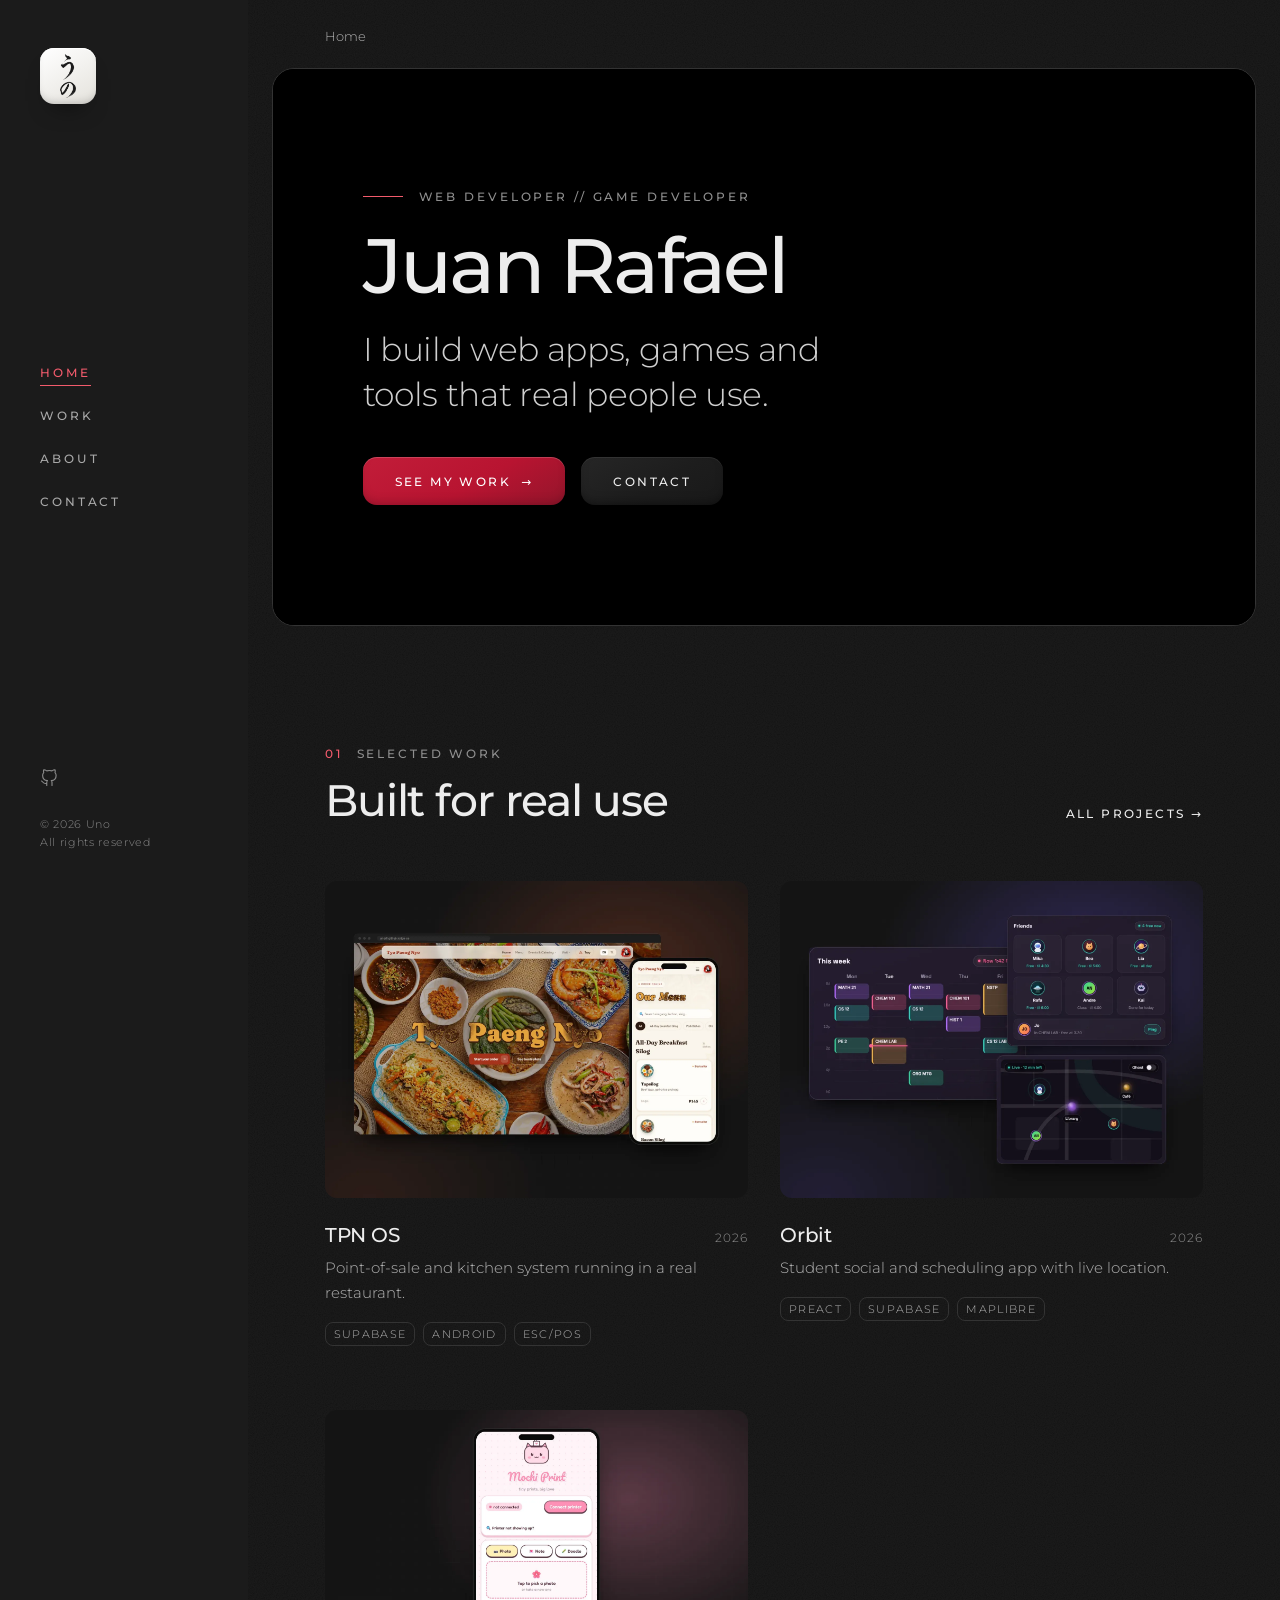
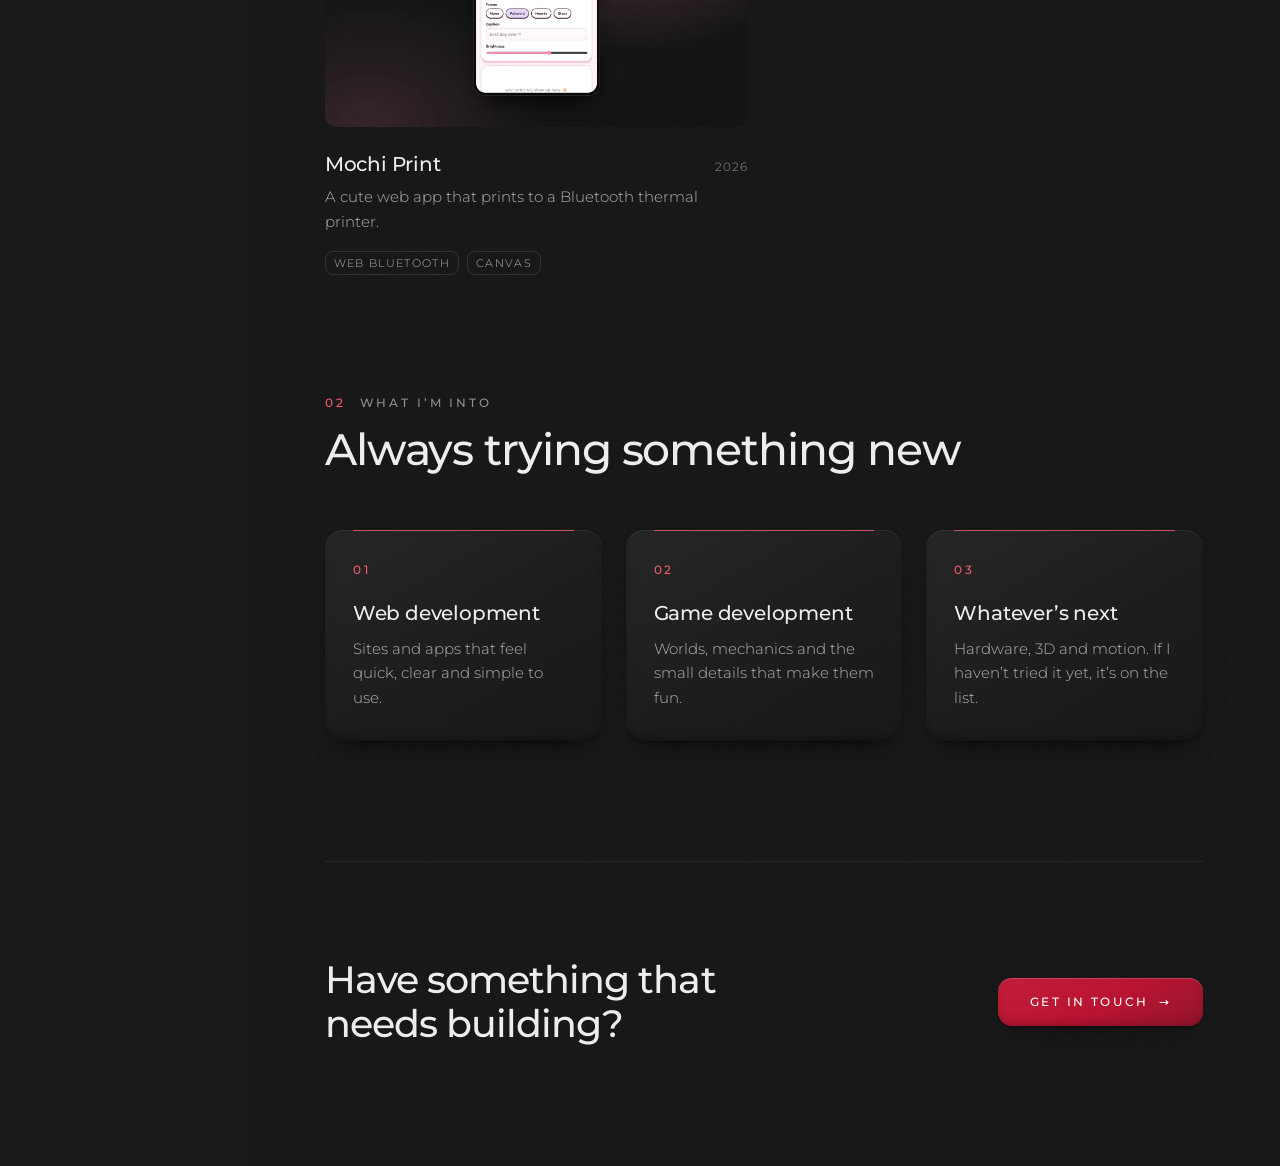
==== index.html @ 117f3f53 "Fill more of the contact side gaps with artwork" ====
<!DOCTYPE html>
<html lang="en" class="no-js">
<head>
<meta charset="utf-8">
<meta name="viewport" content="width=device-width, initial-scale=1">
<title>Juan Rafael | Web Developer // Game Developer</title>
<meta name="description" content="Juan Rafael (Uno) is an aspiring web and game developer who builds web apps, games and tools that real people use.">
<meta name="theme-color" content="#121212">
<meta property="og:type" content="website">
<meta property="og:title" content="Juan Rafael | Web Developer // Game Developer">
<meta property="og:description" content="Juan Rafael (Uno) is an aspiring web and game developer who builds web apps, games and tools that real people use.">
<meta property="og:image" content="https://unorfl.github.io/portfolio/assets/img/og-card-2.jpg">
<meta property="og:image:width" content="1200">
<meta property="og:image:height" content="630">
<meta property="og:image:alt" content="Juan Rafael, Web Developer // Game Developer">
<meta property="og:site_name" content="Juan Rafael">
<meta name="twitter:image" content="https://unorfl.github.io/portfolio/assets/img/og-card-2.jpg">
<meta property="og:url" content="https://unorfl.github.io/portfolio/">
<link rel="canonical" href="https://unorfl.github.io/portfolio/">
<meta name="twitter:card" content="summary_large_image">
<link rel="icon" href="favicon-32.png?v=bd754bff" type="image/png" sizes="32x32">
<link rel="icon" href="favicon-64.png?v=2c873264" type="image/png" sizes="64x64">
<link rel="apple-touch-icon" href="apple-touch-icon.png?v=bfe28c88">
<link rel="preload" href="assets/fonts/montserrat-latin.woff2" as="font" type="font/woff2" crossorigin>
<link rel="stylesheet" href="assets/css/hero-sketch-final.css?v=8541c3fe">
</head>
<body>
<a class="skip" href="#content">Skip to content</a>
<div class="topo" aria-hidden="true"><div class="topo-lens"><div class="topo-field"></div></div></div>
<div class="shell">
<aside class="side" aria-label="Site">
<div class="side-in">
<a class="logo" href="./" aria-label="Home"><img src="assets/img/uno-ink-dark.webp" alt="" width="57" height="160"></a>
<nav class="nav" aria-label="Main"><ul>
<li><a class="on" href="./" aria-current="page">Home</a></li>
<li><a href="work">Work</a></li>
<li><a href="about">About</a></li>
<li><a href="contact">Contact</a></li>
</ul></nav>
<div class="side-foot">
<ul class="soc"><li><a href="https://github.com/UnoRfl" aria-label="GitHub"><svg aria-hidden="true" width="18" height="18" viewBox="0 0 24 24" fill="none" stroke="currentColor" stroke-width="1.5" stroke-linecap="round" stroke-linejoin="round"><path d="M9 19c-5 1.5-5-2.5-7-3m14 6v-3.87a3.37 3.37 0 0 0-.94-2.61c3.14-.35 6.44-1.54 6.44-7A5.44 5.44 0 0 0 20 4.77 5.07 5.07 0 0 0 19.91 1S18.73.65 16 2.48a13.38 13.38 0 0 0-7 0C6.27.65 5.09 1 5.09 1A5.07 5.07 0 0 0 5 4.77a5.44 5.44 0 0 0-1.5 3.78c0 5.42 3.3 6.61 6.44 7A3.37 3.37 0 0 0 9 18.13V22"/></svg></a></li></ul>
<p class="copy">© 2026 Uno<br>All rights reserved</p>
</div>
</div>
</aside>
<main id="content">
<div class="mtop">
<a class="logo" href="./" aria-label="Home"><img src="assets/img/uno-ink-dark.webp" alt="" width="57" height="160"></a>
<button type="button" class="menu-btn" aria-label="Open menu" aria-expanded="false" aria-controls="drawer" data-open-menu><svg aria-hidden="true" width="20" height="20" viewBox="0 0 24 24" fill="none" stroke="currentColor" stroke-width="1.5" stroke-linecap="round"><line x1="4" y1="7" x2="20" y2="7"/><line x1="4" y1="12" x2="20" y2="12"/><line x1="4" y1="17" x2="14" y2="17"/></svg></button>
</div>
<div class="wrap">
<div class="hero-context">Home</div>
<section class="hero">
<figure class="hero-art reveal" style="--d:.04s">
<picture class="hero-sketch hero-sketch-white"><source media="(max-width: 600px)" srcset="assets/img/hero-icarus-white-v4.png"><source media="(max-width: 860px)" srcset="assets/img/hero-icarus-white-v4.png"><img src="assets/img/hero-icarus-white-v4-landscape.png" alt="White Icarus line art on a black background" width="2972" height="1672" fetchpriority="high" decoding="async"></picture>
<picture class="hero-sketch hero-sketch-red" aria-hidden="true"><source media="(max-width: 600px)" srcset="assets/img/hero-icarus-red-v5.png"><source media="(max-width: 860px)" srcset="assets/img/hero-icarus-red-v5.png"><img src="assets/img/hero-icarus-red-v5-landscape.png" alt="" width="2972" height="1672" decoding="async"></picture>
</figure>
<div class="hero-copy">
<div class="eyebrow reveal"><span>Web Developer // Game Developer</span></div>
<h1 class="display reveal" style="--d:.06s">Juan Rafael</h1>
<p class="lede reveal" style="--d:.12s">I build web apps, games and tools that real people use.</p>
<div class="actions reveal" style="--d:.18s">
<a class="btn btn-p" href="work">See my work <span class="arr">→</span></a>
<a class="btn btn-s" href="contact">Contact</a>
</div>
</div>
</section>
<section class="section">
<div class="section-head reveal">
<div><span class="kicker"><span class="no">01</span>Selected work</span><h2 class="h2">Built for real use</h2></div>
<a class="link" href="work">All projects →</a>
</div>
<div class="grid-cards" data-stagger>
<a class="card reveal" href="tpn-os" data-cats="web">
<div class="cover media"><img src="assets/img/tpn-cover.webp" alt="TPN OS" loading="eager" decoding="async"><span class="view">View project →</span></div>
<div class="card-meta">
<div class="card-title"><h3>TPN OS</h3><span class="year">2026</span></div>
<p>Point-of-sale and kitchen system running in a real restaurant.</p>
<ul class="tags"><li>Supabase</li><li>Android</li><li>ESC/POS</li></ul>
</div>
</a>
<a class="card reveal" href="orbit" data-cats="web">
<div class="cover media"><img src="assets/img/orbit-cover.webp" alt="Orbit" loading="eager" decoding="async"><span class="view">View project →</span></div>
<div class="card-meta">
<div class="card-title"><h3>Orbit</h3><span class="year">2026</span></div>
<p>Student social and scheduling app with live location.</p>
<ul class="tags"><li>Preact</li><li>Supabase</li><li>MapLibre</li></ul>
</div>
</a>
<a class="card reveal" href="mochi-print" data-cats="web hw">
<div class="cover media"><img src="assets/img/mochi-cover.webp" alt="Mochi Print" loading="eager" decoding="async"><span class="view">View project →</span></div>
<div class="card-meta">
<div class="card-title"><h3>Mochi Print</h3><span class="year">2026</span></div>
<p>A cute web app that prints to a Bluetooth thermal printer.</p>
<ul class="tags"><li>Web Bluetooth</li><li>Canvas</li></ul>
</div>
</a>
</div>
</section>
<section class="section focus-sec">
<div class="section-head reveal"><div><span class="kicker"><span class="no">02</span>What I’m into</span><h2 class="h2">Always trying something new</h2></div></div>
<div class="focus" data-stagger>
<div class="stat reveal"><span class="idx">01</span><h3>Web development</h3><p>Sites and apps that feel quick, clear and simple to use.</p></div>
<div class="stat reveal"><span class="idx">02</span><h3>Game development</h3><p>Worlds, mechanics and the small details that make them fun.</p></div>
<div class="stat reveal"><span class="idx">03</span><h3>Whatever’s next</h3><p>Hardware, 3D and motion. If I haven’t tried it yet, it’s on the list.</p></div>
</div>
</section>
<section class="cta reveal">
<h2 class="h2">Have something that needs building?</h2>
<a class="btn btn-p" href="contact">Get in touch <span class="arr">→</span></a>
</section>
</div>
</main>
</div>
<div class="drawer" id="drawer" aria-hidden="true">
<div class="drawer-top">
<a class="logo" href="./" aria-label="Home" style="width:40px;height:40px;border-radius:12px"><img src="assets/img/uno-ink-dark.webp" alt="" width="57" height="160"></a>
<button type="button" class="menu-btn" aria-label="Close menu" data-close-menu><svg aria-hidden="true" width="18" height="18" viewBox="0 0 24 24" fill="none" stroke="currentColor" stroke-width="1.5" stroke-linecap="round"><line x1="18" y1="6" x2="6" y2="18"/><line x1="6" y1="6" x2="18" y2="18"/></svg></button>
</div>
<nav aria-label="Mobile"><ul>
<li><a class="on" href="./" aria-current="page">Home</a></li>
<li><a href="work">Work</a></li>
<li><a href="about">About</a></li>
<li><a href="contact">Contact</a></li>
</ul></nav>
<div class="side-foot">
<ul class="soc"><li><a href="https://github.com/UnoRfl" aria-label="GitHub"><svg aria-hidden="true" width="18" height="18" viewBox="0 0 24 24" fill="none" stroke="currentColor" stroke-width="1.5" stroke-linecap="round" stroke-linejoin="round"><path d="M9 19c-5 1.5-5-2.5-7-3m14 6v-3.87a3.37 3.37 0 0 0-.94-2.61c3.14-.35 6.44-1.54 6.44-7A5.44 5.44 0 0 0 20 4.77 5.07 5.07 0 0 0 19.91 1S18.73.65 16 2.48a13.38 13.38 0 0 0-7 0C6.27.65 5.09 1 5.09 1A5.07 5.07 0 0 0 5 4.77a5.44 5.44 0 0 0-1.5 3.78c0 5.42 3.3 6.61 6.44 7A3.37 3.37 0 0 0 9 18.13V22"/></svg></a></li></ul>
<p class="copy">© 2026 Uno</p>
</div>
</div>
<script src="assets/js/site.js?v=e5c0ba65" defer></script>
</body>
</html>
---- assets/css/hero-sketch-final.css ----
/* Uno — portfolio. Charcoal + muted gold, Montserrat, soft clay on interactive surfaces. */
@font-face {
  font-family: 'Montserrat';
  font-style: normal;
  font-weight: 300 600;
  font-display: swap;
  src: url('../fonts/montserrat-latin.woff2') format('woff2');
}

:root {
  --bg: #121212;
  --side: #1b1b1b;
  --surface: #1c1c1c;
  --line: #262626;
  --line-2: #333333;
  --text: #ededed;
  --soft: #cfcfcf;
  --muted: #b3b3b3;
  --dim: #8f8f8f;
  --accent: #f25b6c;
  --accent-hi: #ff7180;
  --accent-fill: #b81431;
  --accent-ink: #fff;
  --ease: cubic-bezier(.2, .7, .2, 1);
  --gutter: clamp(24px, 6vw, 96px);

  /* clay: a lit top edge, a soft inner floor, and a long low shadow */
  --clay-bg: linear-gradient(150deg, #262626 0%, #1d1d1d 55%, #191919 100%);
  --clay: inset 0 1px 0 rgba(255, 255, 255, .07),
          inset 0 -6px 12px -6px rgba(0, 0, 0, .55),
          0 14px 28px -18px rgba(0, 0, 0, .9),
          0 2px 4px -2px rgba(0, 0, 0, .5);
  --clay-press: inset 0 2px 6px rgba(0, 0, 0, .55), inset 0 -1px 0 rgba(255, 255, 255, .04);
  --clay-crimson: linear-gradient(150deg, #c21d39 0%, var(--accent-fill) 55%, #94152b 100%);
  --clay-crimson-shadow: inset 0 1px 0 rgba(255, 255, 255, .18),
                      inset 0 -6px 12px -6px rgba(65, 8, 20, .48),
                      0 14px 28px -16px rgba(0, 0, 0, .65),
                      0 2px 4px -2px rgba(0, 0, 0, .5);
}

* { box-sizing: border-box; }
html { background: var(--bg); color-scheme: dark; -webkit-text-size-adjust: 100%; }
body {
  margin: 0;
  background: var(--bg) url("data:image/svg+xml,%3Csvg xmlns='http://www.w3.org/2000/svg' width='160' height='160'%3E%3Cfilter id='n'%3E%3CfeTurbulence type='fractalNoise' baseFrequency='.9' numOctaves='2' stitchTiles='stitch'/%3E%3CfeColorMatrix values='0 0 0 0 1 0 0 0 0 1 0 0 0 0 1 0 0 0 .05 0'/%3E%3C/filter%3E%3Crect width='100%25' height='100%25' filter='url(%23n)'/%3E%3C/svg%3E");
  color: var(--text);
  font-family: Montserrat, system-ui, sans-serif;
  font-weight: 300;
  -webkit-font-smoothing: antialiased;
}

a { color: var(--text); text-decoration: none; }
img { display: block; max-width: 100%; }
h1, h2, h3, p, ul, ol, dl, dd { margin: 0; }
ul, ol { list-style: none; padding: 0; }
button { font-family: inherit; }
:focus-visible { outline: 1px solid var(--accent); outline-offset: 4px; border-radius: 4px; }
.skip { position: absolute; left: -999px; top: 16px; z-index: 200; padding: 12px 20px; background: var(--text); color: var(--bg); border-radius: 12px; }
.skip:focus { left: 16px; }

/* ---------- shell ---------- */
.shell { display: flex; flex-wrap: wrap; min-height: 100vh; }
.side { flex: 0 0 248px; background: var(--side); view-transition-name: side; }
.side-in {
  position: sticky; top: 0;
  height: min(100vh, 960px); min-height: 640px;
  display: flex; flex-direction: column; justify-content: space-between;
  padding: 48px 40px;
}
.logo {
  width: 56px; height: 56px; border-radius: 14px;
  display: flex; align-items: center; justify-content: center;
  background: linear-gradient(150deg, #ffffff, #e4e2dc);
  box-shadow: inset 0 1px 0 #fff, inset 0 -6px 10px -6px rgba(0, 0, 0, .25), 0 14px 26px -16px rgba(0, 0, 0, .9);
  transition: transform .5s var(--ease), box-shadow .5s var(--ease);
}
.logo img { width: 28%; height: auto; max-width: none; }
.logo:hover { transform: translateY(-2px) rotate(-3deg); }
.nav ul { display: flex; flex-direction: column; gap: 24px; }
.nav a, .label-link {
  font-size: 12px; font-weight: 500; letter-spacing: .24em; text-transform: uppercase;
}
.nav a {
  color: #a9a9a9; padding-bottom: 6px;
  background: linear-gradient(var(--accent), var(--accent)) no-repeat 0 100% / 0 1px;
  transition: background-size .45s var(--ease), color .35s ease;
}
.nav a:hover { color: #fff; background-size: 100% 1px; }
.nav a.on { color: var(--accent); background-size: 100% 1px; }
.side-foot { display: flex; flex-direction: column; gap: 24px; }
.soc { display: flex; gap: 16px; }
.soc a { color: #8a8a8a; transition: color .3s; }
.soc a:hover { color: var(--accent); }
.copy { font-size: 11px; line-height: 1.7; letter-spacing: .06em; color: #8a8a8a; }

main { flex: 999 1 560px; min-width: 0; }
.wrap { max-width: 1120px; margin: 0 auto; padding: 0 var(--gutter); }

/* mobile top bar + drawer */
.mtop { display: none; justify-content: space-between; align-items: center; padding: 16px 24px; position: sticky; top: 0; z-index: 40; background: rgba(18, 18, 18, .97); view-transition-name: mtop; }
.mtop .logo { width: 40px; height: 40px; border-radius: 12px; }
.menu-btn {
  width: 48px; height: 48px; border: 0; border-radius: 14px; color: #fff; cursor: pointer;
  display: flex; align-items: center; justify-content: center;
  background: var(--clay-bg); box-shadow: var(--clay);
  transition: box-shadow .25s ease, transform .25s ease;
}
.menu-btn:active { box-shadow: var(--clay-press); transform: scale(.97); }
.drawer {
  position: fixed; inset: 0; z-index: 60; display: flex; flex-direction: column; justify-content: space-between;
  padding: 24px; background: #141414;
  opacity: 0; visibility: hidden; transition: opacity .4s var(--ease), visibility 0s linear .4s;
}
.drawer.open { opacity: 1; visibility: visible; transition: opacity .4s var(--ease); }
.drawer-top { display: flex; justify-content: space-between; align-items: center; }
.drawer nav ul { gap: 8px; }
.drawer nav a {
  display: block; font-size: 40px; font-weight: 500; letter-spacing: -.03em; text-transform: none; color: #a9a9a9; padding: 8px 0;
  background: none; opacity: 0; transform: translateY(16px); transition: opacity .5s var(--ease), transform .5s var(--ease), color .3s;
}
.drawer nav a.on { color: var(--accent); }
.drawer.open nav a { opacity: 1; transform: none; }
.drawer.open nav li:nth-child(2) a { transition-delay: .05s; }
.drawer.open nav li:nth-child(3) a { transition-delay: .1s; }
.drawer.open nav li:nth-child(4) a { transition-delay: .15s; }

@media (max-width: 860px) {
  .side { display: none; }
  .mtop { display: flex; }
}

/* ---------- type ---------- */
.eyebrow { display: flex; align-items: center; gap: 16px; }
.no { color: var(--accent); margin-right: 14px; }
.eyebrow::before { content: ''; width: 40px; height: 1px; background: var(--accent); }
.kicker, .eyebrow span { font-size: 12px; font-weight: 500; letter-spacing: .24em; text-transform: uppercase; color: var(--dim); }
.display { font-size: clamp(56px, 8vw, 112px); line-height: .98; letter-spacing: -.035em; font-weight: 500; }
.h1 { font-size: clamp(48px, 6vw, 88px); line-height: 1; letter-spacing: -.035em; font-weight: 500; }
.h2 { font-size: clamp(32px, 3.4vw, 44px); line-height: 1.1; letter-spacing: -.025em; font-weight: 500; }
.lede { font-size: clamp(20px, 2vw, 26px); line-height: 1.45; color: var(--soft); max-width: 40ch; }
.body { font-size: 17px; line-height: 1.75; color: var(--muted); }
.link {
  font-size: 12px; font-weight: 500; letter-spacing: .2em; text-transform: uppercase; padding-bottom: 4px;
  background: linear-gradient(var(--accent), var(--accent)) no-repeat 0 100% / 0 1px;
  transition: background-size .45s var(--ease), color .3s;
}
.link:hover { background-size: 100% 1px; }
.link.always { background-size: 100% 1px; }
.link.always:hover { color: var(--accent-hi); }

/* ---------- clay buttons + pills ---------- */
.btn {
  display: inline-flex; align-items: center; justify-content: center; gap: 10px;
  height: 48px; padding: 0 32px; border: 0; border-radius: 14px; cursor: pointer;
  font-size: 12px; font-weight: 500; letter-spacing: .2em; text-transform: uppercase;
  transition: transform .35s var(--ease), box-shadow .35s var(--ease), background .35s ease, color .35s ease;
}
.btn-p { background: var(--clay-crimson); box-shadow: var(--clay-crimson-shadow); color: var(--accent-ink); }
.btn-p:hover { color: var(--accent-ink); transform: translateY(-2px); box-shadow: var(--clay-crimson-shadow), 0 20px 36px -18px rgba(184, 20, 49, .32); }
.btn-s { background: var(--clay-bg); box-shadow: var(--clay); color: var(--text); }
.btn-s:hover { transform: translateY(-2px); color: #fff; }
.btn:active { transform: translateY(1px) scale(.98); box-shadow: var(--clay-press); }
.btn .arr { display: inline-block; transition: transform .35s var(--ease); }
.btn:hover .arr { transform: translateX(4px); }

.tags { display: flex; flex-wrap: wrap; gap: 8px; }
.tags li { font-size: 11px; letter-spacing: .12em; text-transform: uppercase; color: var(--muted); border: 1px solid var(--line-2); border-radius: 8px; padding: 4px 8px; }

/* ---------- media + skeletons ---------- */
.media { position: relative; overflow: hidden; border-radius: 12px; background: var(--surface); isolation: isolate; }
.media::before {
  content: ''; position: absolute; inset: 0; z-index: 1; pointer-events: none;
  background: linear-gradient(100deg, transparent 20%, rgba(255, 255, 255, .055) 50%, transparent 80%) var(--surface);
  background-size: 220% 100%;
  animation: shimmer 1.6s ease-in-out infinite;
  transition: opacity .6s ease;
}
.media img {
  width: 100%; height: 100%; object-fit: cover;
  opacity: 0; transform: scale(1.03);
  transition: opacity .7s var(--ease), transform .9s var(--ease);
}
.media.is-loaded::before { opacity: 0; animation: none; visibility: hidden; transition: opacity .6s ease, visibility 0s linear .6s; }
.media.is-loaded img { opacity: 1; transform: none; }
@keyframes shimmer { from { background-position: 120% 0; } to { background-position: -120% 0; } }

/* ---------- project cards ---------- */
.grid-cards { display: grid; grid-template-columns: repeat(auto-fill, minmax(min(100%, 300px), 1fr)); gap: 64px 32px; }
.card { display: flex; flex-direction: column; gap: 24px; }
.card .cover { aspect-ratio: 4 / 3; transition: transform .6s var(--ease), box-shadow .6s var(--ease); box-shadow: 0 0 0 rgba(0, 0, 0, 0); }
.card:hover .cover { transform: translateY(-6px); box-shadow: 0 22px 40px -26px rgba(0, 0, 0, .9); }
.card:hover .cover img { transform: scale(1.03); }
.card .view {
  position: absolute; left: 16px; bottom: 16px; z-index: 2; padding: 8px 16px; border-radius: 10px;
  font-size: 11px; font-weight: 500; letter-spacing: .2em; text-transform: uppercase;
  background: var(--clay-bg); box-shadow: var(--clay);
  opacity: 0; transform: translateY(6px); transition: opacity .4s ease, transform .4s var(--ease);
}
.card:hover .view, .card:focus-visible .view { opacity: 1; transform: none; }
.card-meta { display: flex; flex-direction: column; gap: 8px; }
.card-title { display: flex; justify-content: space-between; align-items: baseline; gap: 16px; }
.card-title h2, .card-title h3 { font-size: 20px; line-height: 1.3; font-weight: 500; letter-spacing: -.01em; }
.year { font-size: 12px; letter-spacing: .08em; color: var(--dim); }
.card p { font-size: 15px; line-height: 1.65; color: var(--muted); }
.card .tags { margin-top: 8px; }
.card.is-out { display: none; }
.card.is-in { animation: cardIn .6s var(--ease) both; }
@keyframes cardIn { from { opacity: 0; transform: translateY(14px) scale(.98); } to { opacity: 1; transform: none; } }

/* ---------- home ---------- */
.hero-context { padding-top: 28px; margin-bottom: 24px; color: var(--muted); font-size: 13px; }
.hero { position: relative; left: 50%; transform: translateX(-50%); width: min(calc(100vw - 296px), 1600px); height: clamp(500px, 62vh, 700px); padding: clamp(40px, 7vw, 96px); display: flex; align-items: center; overflow: hidden; isolation: isolate; background: #000; border: 1px solid var(--line-2); border-radius: 22px; }
.hero-art { position: absolute; inset: 0; z-index: -2; width: 100%; height: 100%; margin: 0; overflow: hidden; background: #000; }
.hero-art picture { position: absolute; inset: 5.5% 0; display: block; transition: opacity .2s ease; }
.hero-art img { width: 100%; height: 100%; max-width: none; object-fit: contain; object-position: center; }
@media (max-width: 860px) {
  .hero { width: min(calc(100vw - 48px), 1600px); }
  .hero-art img { object-position: right center; }
}
.hero-sketch-white { opacity: 1; }
.hero-sketch-red { opacity: 0; -webkit-mask-image: radial-gradient(circle 120px at var(--sketch-x, 50%) var(--sketch-y, 50%), #000 0 68%, transparent 100%); mask-image: radial-gradient(circle 120px at var(--sketch-x, 50%) var(--sketch-y, 50%), #000 0 68%, transparent 100%); -webkit-mask-repeat: no-repeat; mask-repeat: no-repeat; }
.hero.is-red .hero-sketch-red { opacity: 1; }
.hero-copy { position: relative; z-index: 1; width: min(62%, 720px); display: flex; flex-direction: column; gap: 24px; }
.hero-copy-tint { position: absolute; inset: 0; z-index: 2; width: 100%; pointer-events: none; color: #e1062b; opacity: 0; mix-blend-mode: multiply; -webkit-mask-image: radial-gradient(circle 120px at var(--text-x, 50%) var(--text-y, 50%), #000 0 68%, transparent 100%); mask-image: radial-gradient(circle 120px at var(--text-x, 50%) var(--text-y, 50%), #000 0 68%, transparent 100%); -webkit-mask-repeat: no-repeat; mask-repeat: no-repeat; transition: opacity .2s ease; }
.hero-copy-tint > * { color: #e1062b !important; }
.hero-copy-tint .eyebrow::before { background: #e1062b; }
.hero.is-red .hero-copy-tint { opacity: 1; }
.hero .display { font-size: clamp(48px, 6vw, 84px); }
.hero .lede { max-width: 22ch; font-size: clamp(24px, 2.6vw, 34px); line-height: 1.35; letter-spacing: -.01em; }
.actions { display: flex; flex-wrap: wrap; gap: 16px; padding-top: 16px; }
.section { padding: 120px 0; display: flex; flex-direction: column; gap: 56px; }
.section-head { display: flex; flex-wrap: wrap; justify-content: space-between; align-items: flex-end; gap: 24px; }
.section-head > div { display: flex; flex-direction: column; gap: 16px; }
.focus-sec { padding-top: 0; }
.focus { display: grid; grid-template-columns: repeat(auto-fit, minmax(min(100%, 240px), 1fr)); gap: 24px; }
.stat {
  display: flex; flex-direction: column; gap: 16px; padding: 28px 28px 24px; border-radius: 18px;
  background: var(--clay-bg); box-shadow: var(--clay); position: relative; overflow: hidden;
}
.stat::before { content: ''; position: absolute; left: 28px; right: 28px; top: 0; height: 1px; background: var(--accent); opacity: .8; }
.stat { gap: 12px; padding: 32px 28px 30px; transition: transform .5s var(--ease); }
.stat:hover { transform: translateY(-4px); }
.stat .idx { font-size: 12px; font-weight: 500; letter-spacing: .24em; color: var(--accent); }
.stat h3 { font-size: 20px; font-weight: 500; letter-spacing: -.01em; margin-top: 12px; }
.stat p { font-size: 15px; line-height: 1.65; color: var(--muted); }
.cta { padding: 96px 0 120px; border-top: 1px solid var(--line); display: flex; flex-wrap: wrap; justify-content: space-between; align-items: center; gap: 32px; }
.cta .h2 { font-size: clamp(28px, 3vw, 40px); line-height: 1.15; max-width: 18ch; }

/* ---------- work ---------- */
.page-head { padding: clamp(96px, 14vh, 152px) 0 64px; display: flex; flex-direction: column; gap: 24px; }
.page-head .h1 { font-size: clamp(48px, 6vw, 80px); }
.page-head .body { max-width: 52ch; font-size: 18px; line-height: 1.7; }
.filters { display: flex; flex-wrap: wrap; gap: 10px; padding-bottom: 48px; border-bottom: 1px solid var(--line); }
.pill {
  height: 40px; padding: 0 20px; border: 0; border-radius: 12px; cursor: pointer;
  font-size: 11px; font-weight: 500; letter-spacing: .2em; text-transform: uppercase; color: var(--muted);
  background: var(--clay-bg); box-shadow: var(--clay);
  transition: color .3s ease, box-shadow .3s ease, transform .3s var(--ease), background .3s ease;
}
.pill:hover { color: #fff; transform: translateY(-1px); }
.pill[aria-pressed='true'] { color: var(--accent-ink); background: var(--accent-fill); box-shadow: inset 0 1px 0 rgba(255, 255, 255, .14), inset 0 -5px 10px -6px rgba(65, 8, 20, .48), 0 12px 24px -16px rgba(0, 0, 0, .9); }
.work-grid { padding: 64px 0 128px; }
.count { font-variant-numeric: tabular-nums; }

/* ---------- project ---------- */
.p-hero { aspect-ratio: 12 / 5; max-height: 600px; border-radius: 0; }
.p-head { padding: 96px 0 64px; display: flex; flex-direction: column; gap: 24px; }
.p-head .link { align-self: flex-start; color: var(--dim); }
.p-meta { padding: 32px 0; border-top: 1px solid var(--accent); border-bottom: 1px solid var(--line); display: grid; grid-template-columns: repeat(auto-fit, minmax(min(100%, 180px), 1fr)); gap: 32px; }
.p-meta div { display: flex; flex-direction: column; gap: 8px; }
.p-meta dt { font-size: 11px; font-weight: 500; letter-spacing: .24em; text-transform: uppercase; color: var(--dim); }
.p-meta dd { font-size: 16px; line-height: 1.5; }
.p-sec { padding: 96px 0 0; display: flex; flex-wrap: wrap; gap: 24px 64px; }
.p-sec > h2 { flex: 0 0 200px; font-size: 12px; font-weight: 500; letter-spacing: .24em; text-transform: uppercase; color: var(--dim); line-height: 2; }
.p-sec > div { flex: 1 1 420px; max-width: 62ch; display: flex; flex-direction: column; gap: 24px; }
.p-sec .big { font-size: 26px; line-height: 1.4; letter-spacing: -.01em; font-weight: 400; }
.p-list { display: flex; flex-direction: column; border-top: 1px solid var(--line); }
.p-list li { padding: 16px 0; border-bottom: 1px solid var(--line); display: flex; gap: 24px; font-size: 16px; line-height: 1.6; }
.p-list li span { color: var(--accent); font-weight: 500; font-size: 12px; letter-spacing: .2em; line-height: 26px; }
.learned { color: var(--text); font-weight: 500; }
.shots-sec { padding: 96px 0 0; display: flex; flex-direction: column; gap: 32px; }
.shots-head { display: flex; justify-content: space-between; align-items: baseline; gap: 24px; flex-wrap: wrap; }
.shots-head h2 { font-size: 12px; font-weight: 500; letter-spacing: .24em; text-transform: uppercase; color: var(--dim); }
.shots { display: grid; grid-template-columns: repeat(auto-fit, minmax(min(100%, 400px), 1fr)); gap: 24px; }
.shot { aspect-ratio: 4 / 3; border: 0; padding: 0; cursor: zoom-in; transition: transform .6s var(--ease), box-shadow .6s var(--ease); }
.shot:hover { transform: translateY(-4px); box-shadow: 0 22px 40px -26px rgba(0, 0, 0, .9); }
.next { margin: 128px 0 0; padding: 64px 0 120px; border-top: 1px solid var(--line); display: flex; justify-content: space-between; align-items: flex-end; gap: 24px; flex-wrap: wrap; }
.next > span { display: flex; flex-direction: column; gap: 16px; }
.next .name { font-size: clamp(36px, 4.4vw, 64px); line-height: 1; letter-spacing: -.03em; font-weight: 500; }
.next .arrow { font-size: clamp(36px, 4.4vw, 64px); line-height: 1; color: var(--accent); transition: transform .5s var(--ease); }
.next:hover .arrow { transform: translateX(10px); }

/* lightbox */
.lb {
  position: fixed; inset: 0; z-index: 80; display: flex; flex-direction: column; align-items: center; justify-content: center; gap: 24px;
  padding: 72px 24px 32px; background: rgba(10, 10, 10, .96);
  opacity: 0; visibility: hidden; transition: opacity .35s ease, visibility 0s linear .35s;
}
.lb.open { opacity: 1; visibility: visible; transition: opacity .35s ease; }
.lb img { max-width: min(1200px, 100%); max-height: calc(100vh - 200px); object-fit: contain; border-radius: 12px; transform: scale(.96); transition: transform .5s var(--ease), opacity .25s ease; }
.lb.open img { transform: none; }
.lb img.swap { opacity: 0; }
.lb-bar { display: flex; align-items: center; gap: 24px; font-size: 12px; letter-spacing: .12em; color: var(--muted); }
.lb-btn {
  height: 44px; padding: 0 20px; border: 0; border-radius: 12px; cursor: pointer; color: var(--text);
  font-size: 11px; font-weight: 500; letter-spacing: .2em; text-transform: uppercase;
  background: var(--clay-bg); box-shadow: var(--clay); transition: transform .3s var(--ease), box-shadow .3s;
}
.lb-btn:hover { transform: translateY(-1px); }
.lb-btn:active { box-shadow: var(--clay-press); }
.lb-close { position: absolute; top: 20px; right: 20px; width: 44px; padding: 0; display: flex; align-items: center; justify-content: center; }

/* ---------- about ---------- */
.about-top { padding: clamp(96px, 14vh, 152px) 0 120px; display: flex; flex-wrap: wrap; gap: 56px 80px; align-items: flex-start; }
.portrait {
  flex: 0 1 390px; aspect-ratio: 4 / 5; margin: 0; border-radius: 24px; position: relative; overflow: hidden;
  display: flex; align-items: center; justify-content: center;
  transition: transform .6s var(--ease);
}
.portrait:hover { transform: translateY(-6px); }
.portrait-art { position: relative; z-index: 1; display: block; width: 100%; height: 100%; max-width: none; object-fit: contain; }
/* hover lens: under the pointer the lines jump out of register like the glitch strips;
   the page background underneath hides the original lines inside the circle */
.portrait-invert {
  position: absolute; inset: 0; z-index: 2; pointer-events: none; opacity: 0;
  background: url('../img/gods-plan-profile-lines.png') center / contain no-repeat, var(--bg) url("data:image/svg+xml,%3Csvg xmlns='http://www.w3.org/2000/svg' width='160' height='160'%3E%3Cfilter id='n'%3E%3CfeTurbulence type='fractalNoise' baseFrequency='.9' numOctaves='2' stitchTiles='stitch'/%3E%3CfeColorMatrix values='0 0 0 0 1 0 0 0 0 1 0 0 0 0 1 0 0 0 .05 0'/%3E%3C/filter%3E%3Crect width='100%25' height='100%25' filter='url(%23n)'/%3E%3C/svg%3E") fixed;
  -webkit-mask-image: radial-gradient(circle 120px at var(--portrait-x, 50%) var(--portrait-y, 50%), #000 0 68%, transparent 100%);
  mask-image: radial-gradient(circle 120px at var(--portrait-x, 50%) var(--portrait-y, 50%), #000 0 68%, transparent 100%);
  -webkit-mask-repeat: no-repeat; mask-repeat: no-repeat; transition: opacity .2s ease;
}
.portrait.is-inverted .portrait-invert { opacity: 1; animation: lensJitter .9s steps(1, end) infinite; }
@keyframes lensJitter {
  0% { background-position: calc(50% + 7px) 50%, 0 0; }
  18% { background-position: calc(50% - 5px) calc(50% + 2px), 0 0; }
  31% { background-position: calc(50% + 12px) calc(50% - 1px), 0 0; }
  47% { background-position: calc(50% + 3px) 50%, 0 0; }
  63% { background-position: calc(50% - 9px) calc(50% - 2px), 0 0; }
  81% { background-position: calc(50% + 6px) calc(50% + 1px), 0 0; }
}
.about-copy { flex: 1 1 420px; max-width: 62ch; display: flex; flex-direction: column; gap: 24px; }
.about-copy .h1 { font-size: clamp(40px, 4.6vw, 64px); line-height: 1.05; letter-spacing: -.03em; }
.about-copy .actions { padding-top: 8px; }
@media (min-width: 1200px) {
  .about-top { width: calc(100% + 112px); margin-left: -56px; padding: 10vh 0; gap: 56px 64px; align-items: center; flex-wrap: nowrap; }
  .portrait { flex: 0 1 auto; width: min(64vh, calc(100% - 484px)); height: auto; }
  .about-copy { flex: 0 1 420px; min-width: 0; }
}
@media (max-width: 860px) {
  .portrait { width: auto; height: auto; }
}
.band { padding: 120px 0; border-top: 1px solid var(--line); }
.skills { display: grid; grid-template-columns: repeat(auto-fit, minmax(min(100%, 280px), 1fr)); gap: 48px 32px; }
.skill { display: flex; flex-direction: column; gap: 16px; padding-top: 24px; border-top: 1px solid var(--accent); }
.skill h3 { font-size: 16px; font-weight: 500; letter-spacing: -.005em; }
.skill .tags li { padding: 6px 10px; }
.timeline-band { display: flex; flex-wrap: wrap; gap: 48px 64px; }
.timeline-band > div { flex: 0 0 280px; display: flex; flex-direction: column; gap: 16px; }
.timeline { flex: 1 1 420px; max-width: 62ch; padding: 0 0 0 32px; border-left: 1px solid var(--line-2); display: flex; flex-direction: column; gap: 48px; }
.timeline li { position: relative; display: flex; flex-direction: column; gap: 8px; }
.timeline .dot { position: absolute; left: -37px; top: 6px; width: 9px; height: 9px; border-radius: 50%; background: var(--bg); border: 1px solid var(--accent); }
.timeline li.reveal.in .dot { animation: dotIn .7s var(--ease) both .2s; }
@keyframes dotIn { 0% { box-shadow: 0 0 0 0 rgba(242, 91, 108, .6); } 100% { box-shadow: 0 0 0 10px rgba(242, 91, 108, 0); } }
.timeline .t-title { font-size: 18px; font-weight: 500; letter-spacing: -.005em; }
.timeline .t-text { font-size: 16px; line-height: 1.7; color: var(--muted); }
.gh { display: flex; flex-direction: column; gap: 40px; }
.heat-scroll { overflow-x: auto; padding: 24px; border-radius: 18px; background: var(--clay-bg); box-shadow: var(--clay); }
.heat { display: inline-flex; flex-direction: column; gap: 8px; min-width: max-content; }
.heat-months { display: flex; gap: 4px; padding-left: 36px; height: 14px; }
.heat-months span { flex: 0 0 12px; width: 12px; font-size: 10px; letter-spacing: .06em; line-height: 14px; color: var(--dim); white-space: nowrap; }
.heat-body { display: flex; gap: 4px; }
.heat-days { flex: 0 0 32px; display: flex; flex-direction: column; gap: 4px; font-size: 10px; line-height: 12px; color: var(--dim); }
.heat-days span { height: 12px; }
.heat-week { display: flex; flex-direction: column; gap: 4px; }
.heat-week i { width: 12px; height: 12px; border-radius: 3px; background: #222; }
.l0 { background: #222222 !important; } .l1 { background: #343033 !important; } .l2 { background: #642b35 !important; } .l3 { background: #a83d4b !important; } .l4 { background: #f25b6c !important; }
.gh-foot { display: flex; flex-wrap: wrap; justify-content: space-between; align-items: center; gap: 16px; }
.gh-foot p { font-size: 13px; line-height: 1.6; color: var(--dim); }
.legend { display: flex; align-items: center; gap: 4px; font-size: 11px; color: var(--dim); }
.legend i { width: 12px; height: 12px; border-radius: 3px; }
.legend span:first-child { margin-right: 4px; } .legend span:last-child { margin-left: 4px; }

/* ---------- contact ---------- */
.contact { position: relative; isolation: isolate; padding: clamp(96px, 14vh, 152px) 0 144px; display: flex; flex-wrap: wrap; gap: 80px 96px; }
.contact-art { display: none; }
.contact-art img { position: absolute; z-index: 1; top: 0; left: 50%; display: block; width: auto; height: 100%; max-width: none; transform: translateX(-50%); object-fit: contain; filter: invert(1); }
.contact > section { flex: 1 1 400px; display: flex; flex-direction: column; gap: 32px; }
.contact .body { max-width: 40ch; font-size: 18px; line-height: 1.7; }
.mail { align-self: flex-start; font-size: clamp(20px, 2vw, 26px); font-weight: 400; letter-spacing: -.01em; padding-bottom: 6px; background: linear-gradient(var(--accent), var(--accent)) no-repeat 0 100% / 100% 1px; transition: color .3s; }
.mail:hover { color: var(--accent-hi); }
.c-meta { display: grid; grid-template-columns: repeat(2, minmax(0, max-content)); gap: 12px 32px; margin-top: 8px; }
.c-meta dt { font-size: 11px; font-weight: 500; letter-spacing: .24em; text-transform: uppercase; color: var(--dim); line-height: 24px; }
.c-meta dd { font-size: 16px; line-height: 24px; }
.c-meta a { color: var(--muted); transition: color .3s; }
.c-meta a:hover { color: var(--text); }
.form {
  flex: 1 1 400px; display: flex; flex-direction: column; gap: 36px; padding: 40px; border-radius: 24px;
  background: var(--clay-bg); box-shadow: var(--clay);
}
.field { display: flex; flex-direction: column; gap: 8px; }
.field label { font-size: 11px; font-weight: 500; letter-spacing: .24em; text-transform: uppercase; color: var(--dim); }
.field input, .field textarea {
  border: 0; border-bottom: 1px solid #444; border-radius: 0; padding: 0; background: transparent;
  font-family: inherit; font-size: 17px; font-weight: 300; color: var(--text); transition: border-color .3s ease;
}
.field input { height: 48px; }
.field textarea { padding: 12px 0; line-height: 1.6; resize: vertical; min-height: 140px; }
.field input:focus, .field textarea:focus { outline: none; border-bottom-color: var(--accent); }
.field input::placeholder, .field textarea::placeholder { color: #7a7a7a; }
.form .btn { align-self: flex-start; padding: 0 40px; }
.form-note { font-size: 13px; line-height: 1.6; color: var(--dim); min-height: 21px; }

@media (min-width: 1280px) {
  .contact { --contact-side-gap: calc(var(--gutter) + max(0px, calc(50vw - 684px))); }
  .contact-art {
    display: block; position: absolute; z-index: 0; width: min(300px, var(--contact-side-gap)); height: 300px;
    margin: 0; overflow: hidden; opacity: 1; pointer-events: none;
  }
  .contact-art--spartan { left: calc(0px - var(--contact-side-gap)); }
  .contact-art--archer { right: calc(0px - var(--contact-side-gap)); }
  .contact > section, .contact > form { position: relative; z-index: 1; }
}

/* ---------- topographic map (pointer devices only) ---------- */
.shell { position: relative; z-index: 1; }
.topo { position: fixed; inset: 0; z-index: 0; pointer-events: none; overflow: hidden; opacity: 0; transition: opacity .6s ease; }
.topo.on { opacity: 1; }
.topo-lens {
  position: absolute; left: -300px; top: -300px; width: 600px; height: 600px; border-radius: 50%; overflow: hidden;
  -webkit-mask-image: radial-gradient(closest-side, #000 0%, rgba(0, 0, 0, .55) 45%, transparent 100%);
  mask-image: radial-gradient(closest-side, #000 0%, rgba(0, 0, 0, .55) 45%, transparent 100%);
  will-change: transform; contain: strict;
}
.topo-field { position: absolute; left: 0; top: 0; width: 100vw; height: 100vh; opacity: .46; background: url('../img/topo.svg?v=crimson') center / cover no-repeat; will-change: transform; }
@media (hover: none), (pointer: coarse) { .topo { display: none; } }

/* ---------- reveal on scroll ---------- */
.reveal { opacity: 0; transform: translateY(18px); transition: opacity .9s var(--ease), transform .9s var(--ease); transition-delay: var(--d, 0s); }
.reveal.in { opacity: 1; transform: none; }
.no-js .reveal { opacity: 1; transform: none; }

/* ---------- page transitions ---------- */
@view-transition { navigation: auto; }
::view-transition-old(root) { animation: vtOut .32s var(--ease) both; }
::view-transition-new(root) { animation: vtIn .55s var(--ease) both; }
::view-transition-group(side), ::view-transition-group(mtop) { animation: none; }
@keyframes vtOut { to { opacity: 0; transform: translateY(-8px); } }
@keyframes vtIn { from { opacity: 0; transform: translateY(14px); } }
/* browsers without cross-document view transitions: fade the page in, fade out on click */
.fallback-vt main { animation: vtIn .55s var(--ease) both; }
.fallback-vt.leaving main { opacity: 0; transform: translateY(-8px); transition: opacity .25s ease, transform .25s ease; }

@media (prefers-reduced-motion: reduce) {
  *, *::before, *::after { animation-duration: .01ms !important; animation-iteration-count: 1 !important; transition-duration: .01ms !important; }
  .reveal { opacity: 1; transform: none; }
  .media img { transform: none; }
  @view-transition { navigation: none; }
}

@media (max-width: 680px) {
  .hero-context { padding-top: 20px; margin-bottom: 16px; }
  .hero { left: 50%; width: calc(100vw - 32px); height: auto; min-height: 740px; padding: 36px 22px 20px; border-radius: 16px; flex-direction: column; align-items: flex-start; }
  .hero-copy { width: 100%; gap: 16px; }
  .hero .display { font-size: clamp(38px, 11vw, 52px); line-height: 1; }
  .hero .lede { max-width: 26ch; font-size: clamp(18px, 5vw, 21px); line-height: 1.4; }
  .hero .actions { gap: 10px; padding-top: 4px; }
  .hero .actions .btn { height: 46px; padding-inline: clamp(12px, 4vw, 18px); border-radius: 12px; font-size: 10px; letter-spacing: .12em; white-space: nowrap; }
  .hero-art picture, .hero-art .glitch { inset: auto 0 32px; height: 54%; }
  .hero-art img { object-fit: contain; object-position: center bottom; }
  .section, .band { padding: 88px 0; }
  .p-head { padding-top: 56px; }
  .p-sec, .shots-sec { padding-top: 72px; }
  .p-sec > h2 { flex-basis: 100%; }
  .form { padding: 28px 24px; }
  .contact { padding-top: 56px; }
  .about-top { padding-top: 56px; }
  .page-head { padding-top: 56px; }
  .lb-bar { gap: 12px; }
}

/* strips of the crimson sketch (home) and of the About line art that site.js cuts
   at random angles and knocks out of register at random times; the About strips
   carry the page background so the lines under them drop out instead of doubling */
.glitch { position: absolute; z-index: 3; pointer-events: none; opacity: 0; }
.hero-art .glitch { background: url('../img/hero-icarus-red-v5-landscape.png') center bottom / contain no-repeat; }
.hero-art .glitch--hero-red { z-index: 2; filter: drop-shadow(0 0 5px rgba(242, 91, 108, .45)); }
.hero-art .glitch--hero-black { z-index: 4; background: #030304; box-shadow: inset 0 1px 0 rgba(255, 113, 128, .8), inset 0 -1px 0 rgba(184, 20, 49, .85); }
.hero-art .glitch--hero-deep { z-index: 3; filter: brightness(.58) saturate(1.35) drop-shadow(0 0 4px rgba(184, 20, 49, .55)); }
.portrait .glitch { inset: 0; background: url('../img/gods-plan-profile-lines.png') center / contain no-repeat, var(--bg) url("data:image/svg+xml,%3Csvg xmlns='http://www.w3.org/2000/svg' width='160' height='160'%3E%3Cfilter id='n'%3E%3CfeTurbulence type='fractalNoise' baseFrequency='.9' numOctaves='2' stitchTiles='stitch'/%3E%3CfeColorMatrix values='0 0 0 0 1 0 0 0 0 1 0 0 0 0 1 0 0 0 .05 0'/%3E%3C/filter%3E%3Crect width='100%25' height='100%25' filter='url(%23n)'/%3E%3C/svg%3E") fixed; }
.contact-art .glitch { inset: 0; background: var(--contact-art) center / contain no-repeat; filter: invert(1); }
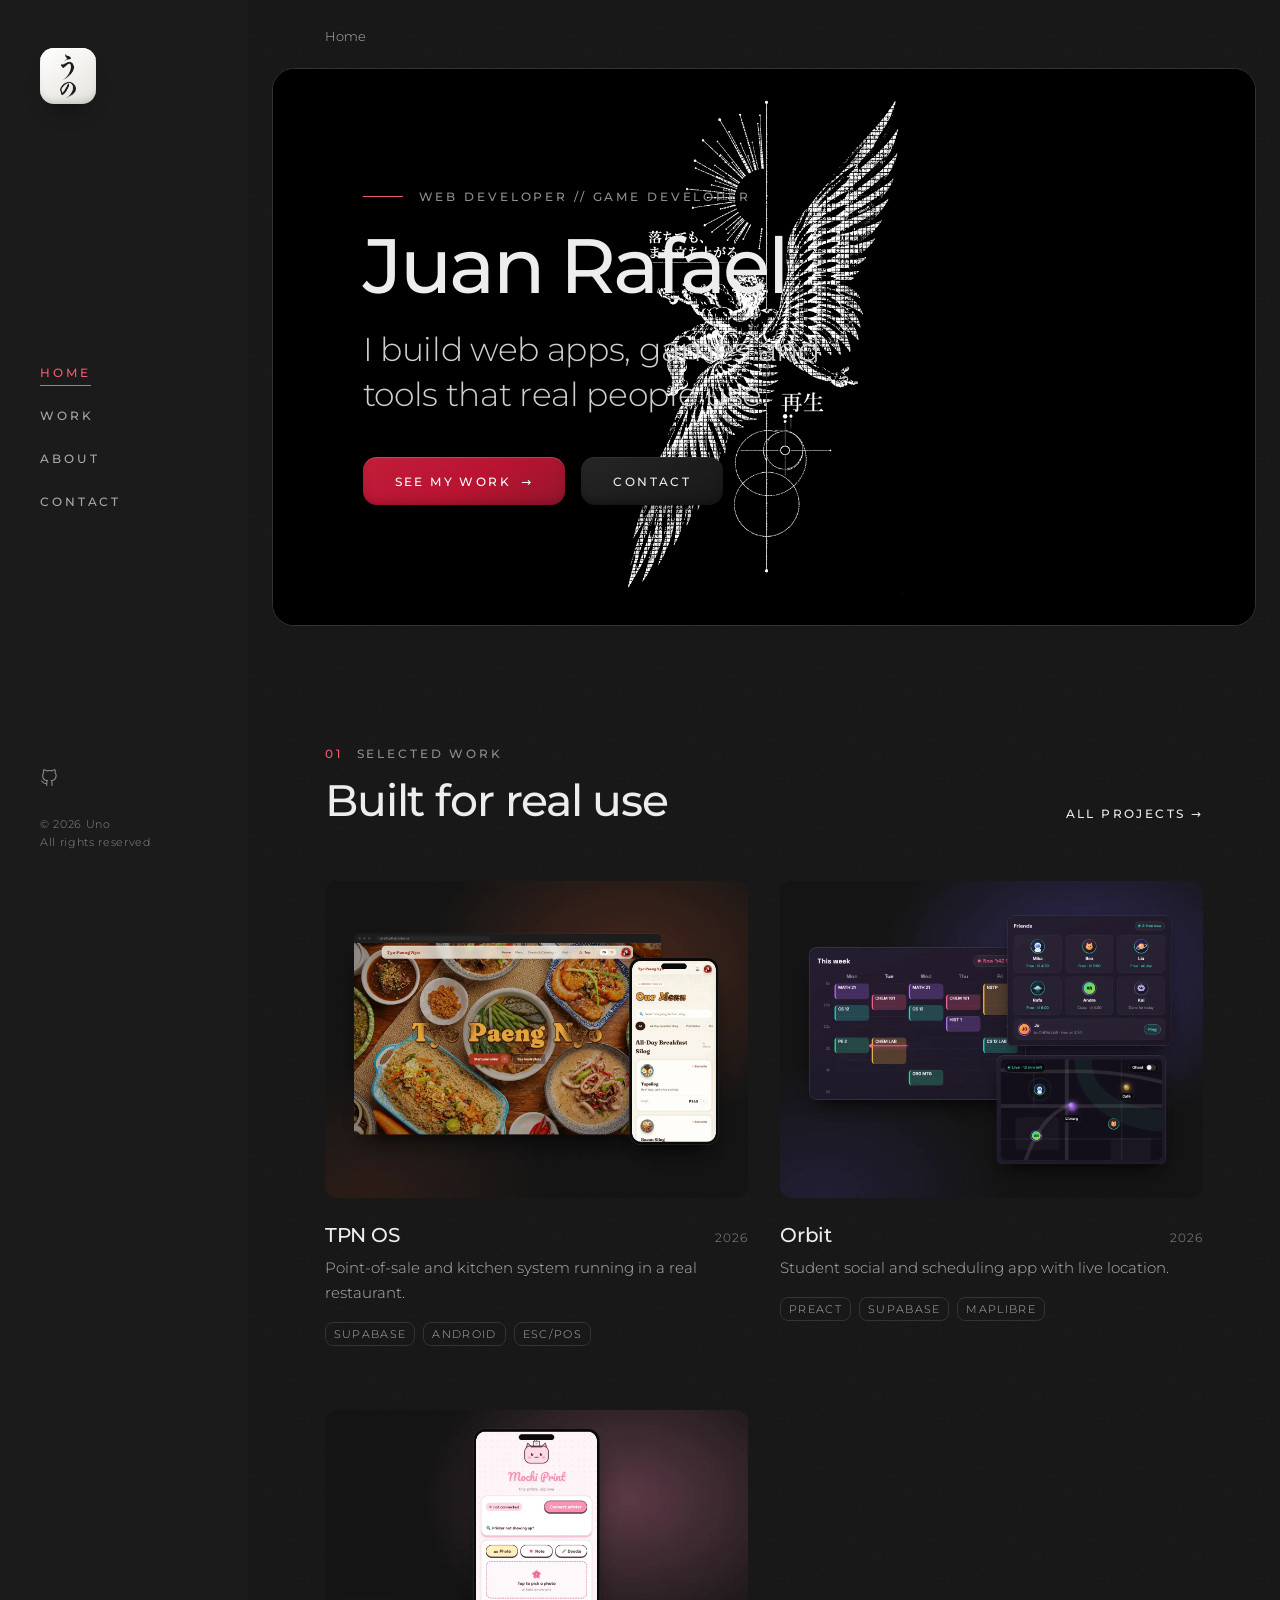
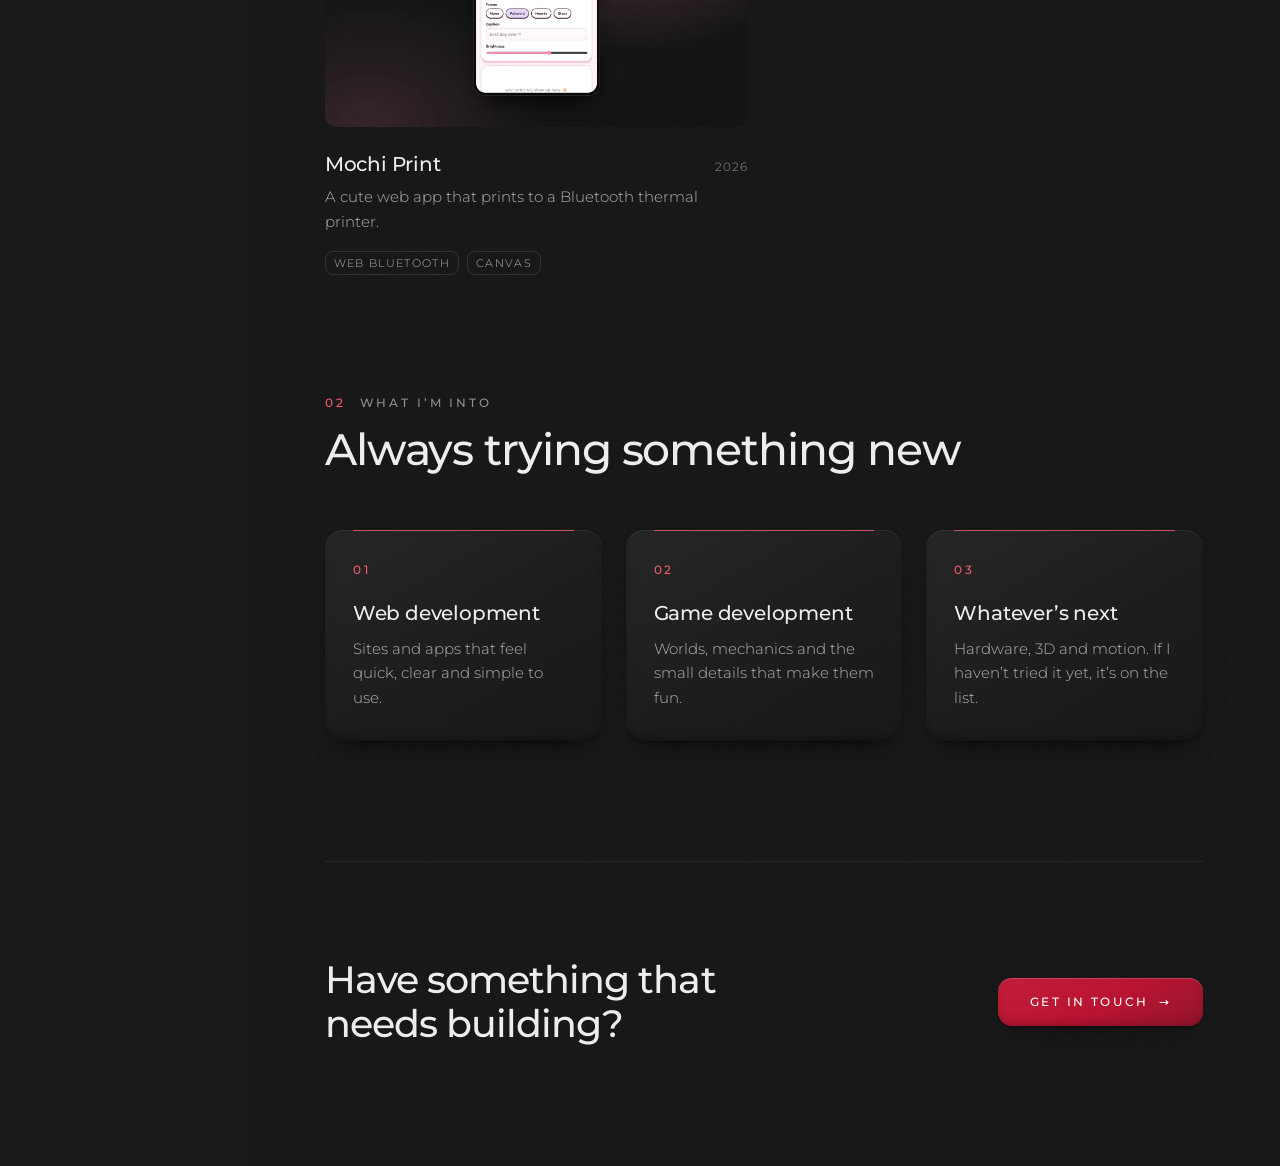
==== commit bcf24479: "Enlarge and center contact sketches" ====
--- a/index.html
+++ b/index.html
@@ -22,7 +22,7 @@
 <link rel="icon" href="favicon-64.png?v=2c873264" type="image/png" sizes="64x64">
 <link rel="apple-touch-icon" href="apple-touch-icon.png?v=bfe28c88">
 <link rel="preload" href="assets/fonts/montserrat-latin.woff2" as="font" type="font/woff2" crossorigin>
-<link rel="stylesheet" href="assets/css/hero-sketch-final.css?v=8541c3fe">
+<link rel="stylesheet" href="assets/css/hero-sketch-final.css?v=93acd59f">
 </head>
 <body>
 <a class="skip" href="#content">Skip to content</a>
@@ -128,6 +128,6 @@
 <p class="copy">© 2026 Uno</p>
 </div>
 </div>
-<script src="assets/js/site.js?v=e5c0ba65" defer></script>
+<script src="assets/js/site.js?v=ffedfcf4" defer></script>
 </body>
 </html>
--- a/assets/css/hero-sketch-final.css
+++ b/assets/css/hero-sketch-final.css
@@ -410,13 +410,17 @@
 .form-note { font-size: 13px; line-height: 1.6; color: var(--dim); min-height: 21px; }
 
 @media (min-width: 1280px) {
-  .contact { --contact-side-gap: calc(var(--gutter) + max(0px, calc(50vw - 684px))); }
+  .contact {
+    --contact-side-gap: calc(var(--gutter) + max(0px, calc(50vw - 684px)));
+    --contact-art-pad: clamp(4px, .6vw, 10px);
+  }
   .contact-art {
-    display: block; position: absolute; z-index: 0; width: min(300px, var(--contact-side-gap)); height: 300px;
+    display: block; position: absolute; z-index: 0;
+    width: min(300px, calc(var(--contact-side-gap) - var(--contact-art-pad) - var(--contact-art-pad))); height: 300px;
     margin: 0; overflow: hidden; opacity: 1; pointer-events: none;
   }
-  .contact-art--spartan { left: calc(0px - var(--contact-side-gap)); }
-  .contact-art--archer { right: calc(0px - var(--contact-side-gap)); }
+  .contact-art--spartan { left: calc(0px - var(--contact-side-gap) + var(--contact-art-pad)); }
+  .contact-art--archer { right: calc(0px - var(--contact-side-gap) + var(--contact-art-pad)); }
   .contact > section, .contact > form { position: relative; z-index: 1; }
 }
 
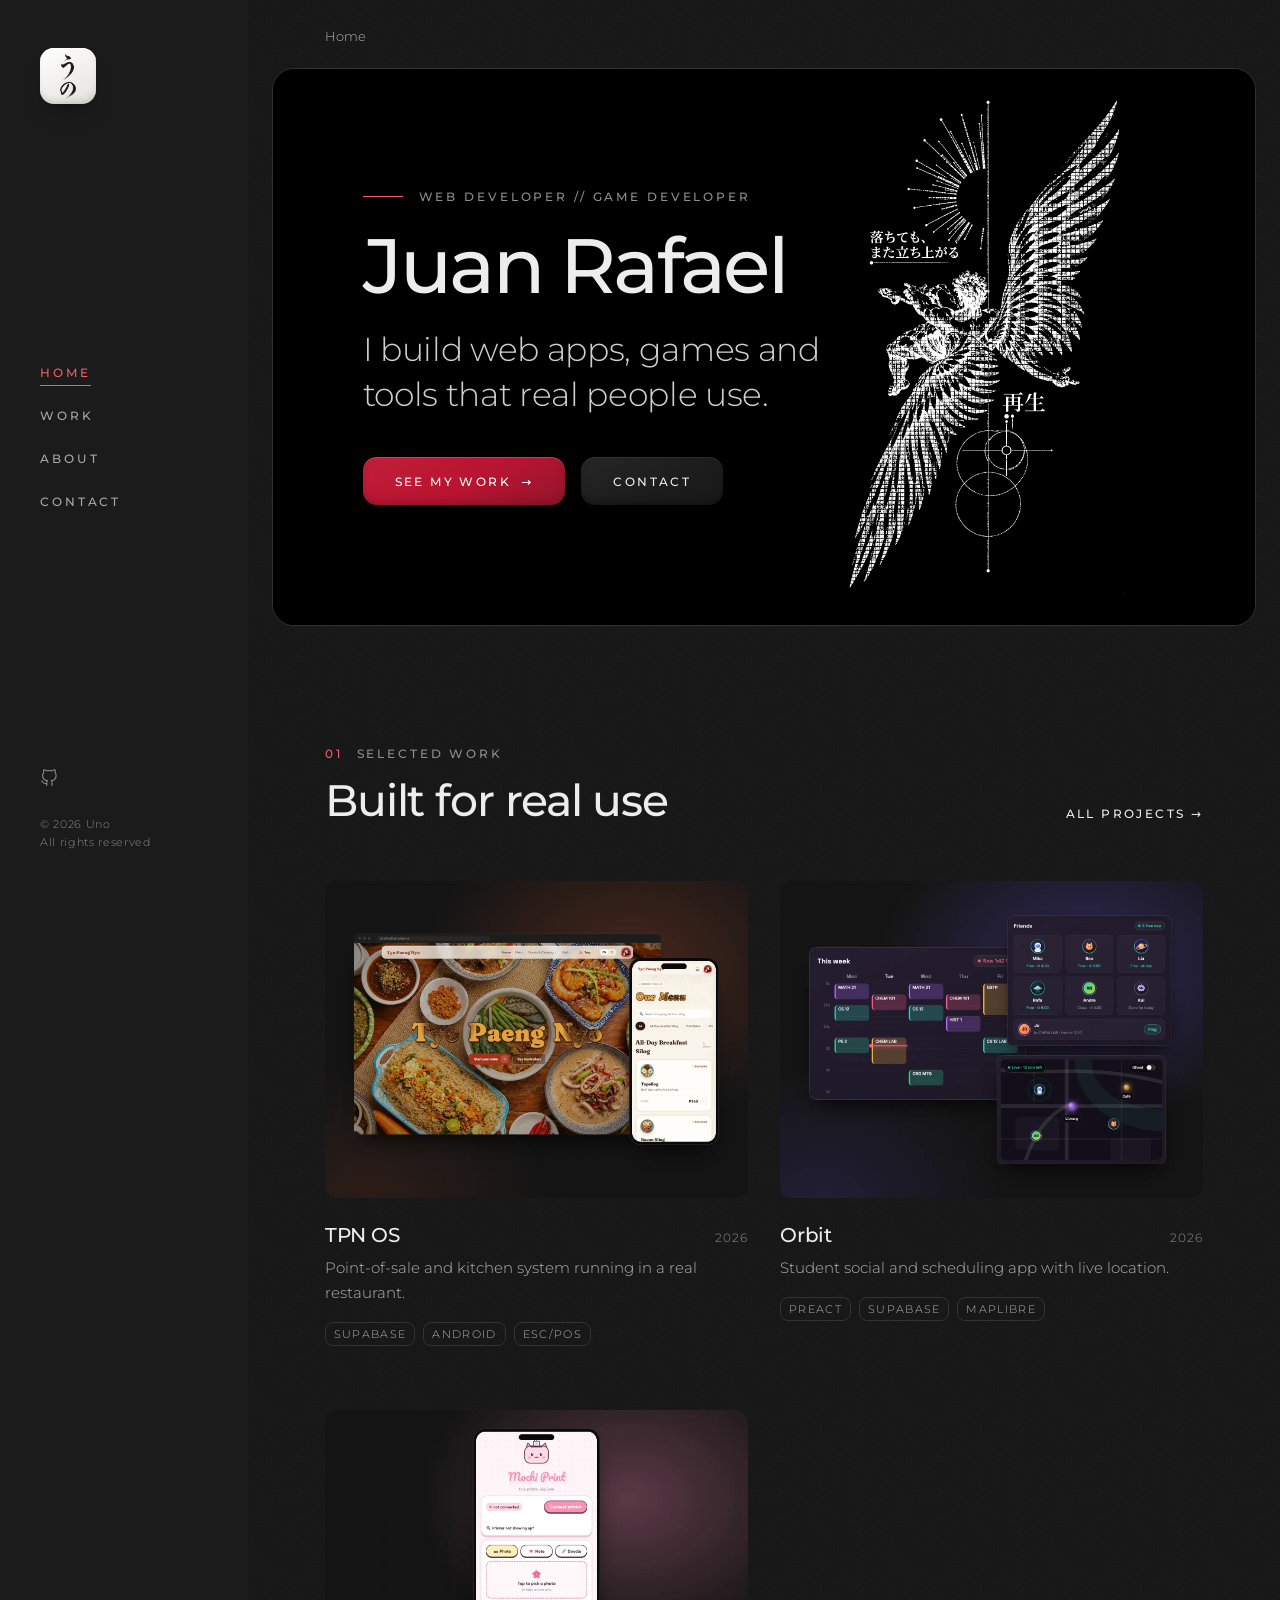
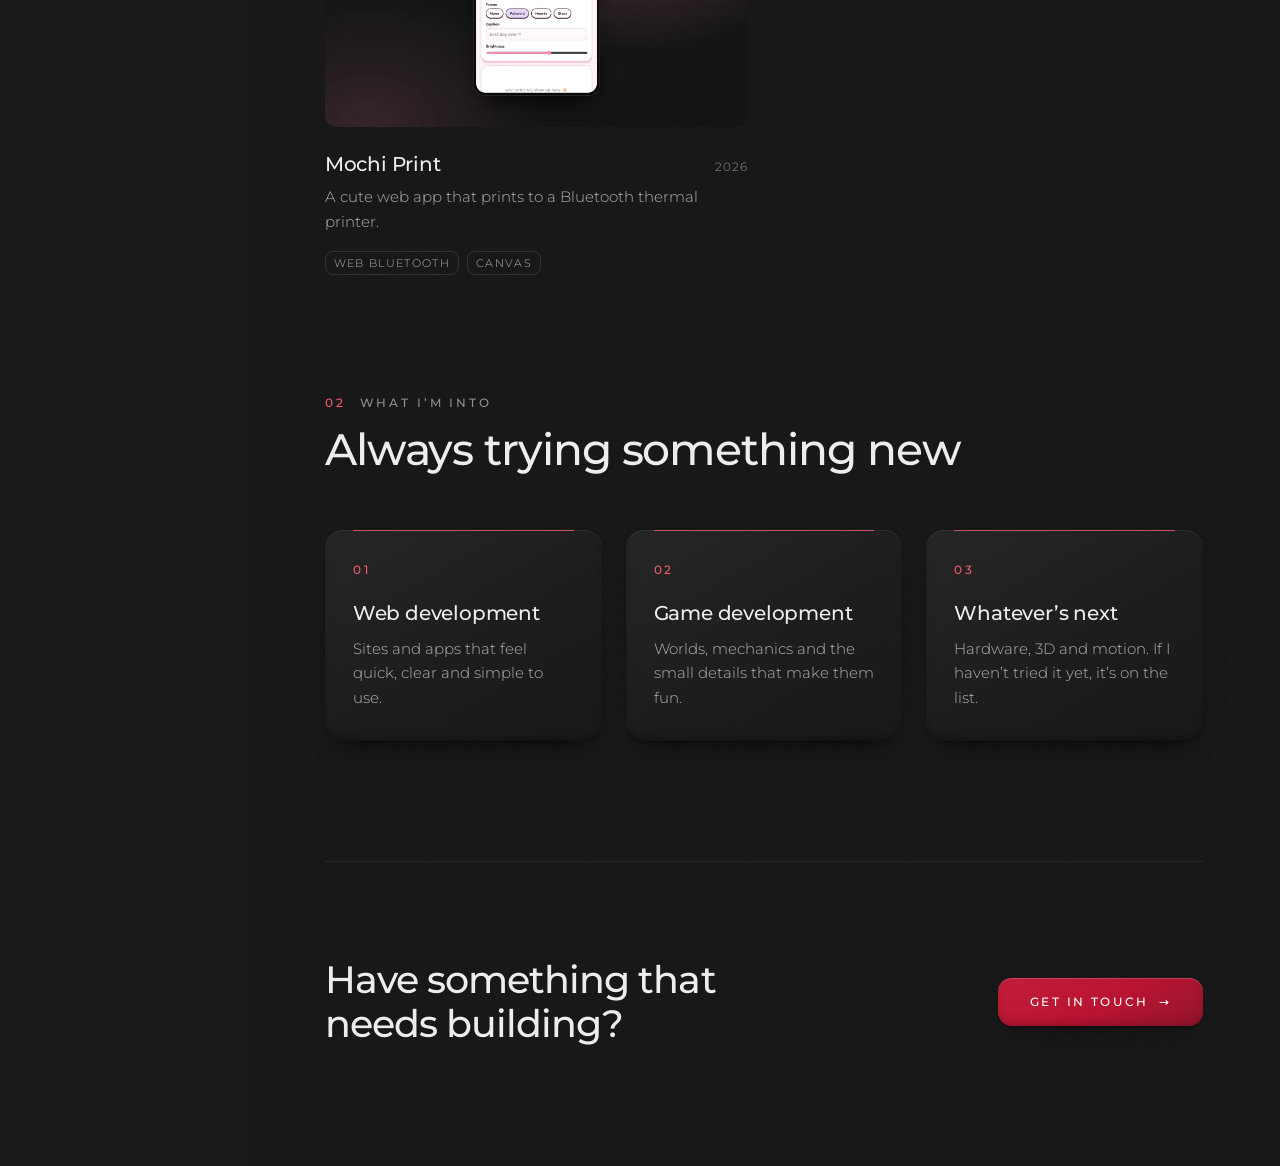
==== commit 7c0b5eca: "Center contact sketches across zoom levels" ====
--- a/index.html
+++ b/index.html
@@ -22,7 +22,7 @@
 <link rel="icon" href="favicon-64.png?v=2c873264" type="image/png" sizes="64x64">
 <link rel="apple-touch-icon" href="apple-touch-icon.png?v=bfe28c88">
 <link rel="preload" href="assets/fonts/montserrat-latin.woff2" as="font" type="font/woff2" crossorigin>
-<link rel="stylesheet" href="assets/css/hero-sketch-final.css?v=93acd59f">
+<link rel="stylesheet" href="assets/css/hero-sketch-final.css?v=74155734">
 </head>
 <body>
 <a class="skip" href="#content">Skip to content</a>
@@ -128,6 +128,6 @@
 <p class="copy">© 2026 Uno</p>
 </div>
 </div>
-<script src="assets/js/site.js?v=ffedfcf4" defer></script>
+<script src="assets/js/site.js?v=83bccb03" defer></script>
 </body>
 </html>
--- a/assets/css/hero-sketch-final.css
+++ b/assets/css/hero-sketch-final.css
@@ -410,17 +410,10 @@
 .form-note { font-size: 13px; line-height: 1.6; color: var(--dim); min-height: 21px; }
 
 @media (min-width: 1280px) {
-  .contact {
-    --contact-side-gap: calc(var(--gutter) + max(0px, calc(50vw - 684px)));
-    --contact-art-pad: clamp(4px, .6vw, 10px);
-  }
   .contact-art {
-    display: block; position: absolute; z-index: 0;
-    width: min(300px, calc(var(--contact-side-gap) - var(--contact-art-pad) - var(--contact-art-pad))); height: 300px;
+    display: block; position: absolute; z-index: 0; width: 300px; height: 300px;
     margin: 0; overflow: hidden; opacity: 1; pointer-events: none;
   }
-  .contact-art--spartan { left: calc(0px - var(--contact-side-gap) + var(--contact-art-pad)); }
-  .contact-art--archer { right: calc(0px - var(--contact-side-gap) + var(--contact-art-pad)); }
   .contact > section, .contact > form { position: relative; z-index: 1; }
 }
 
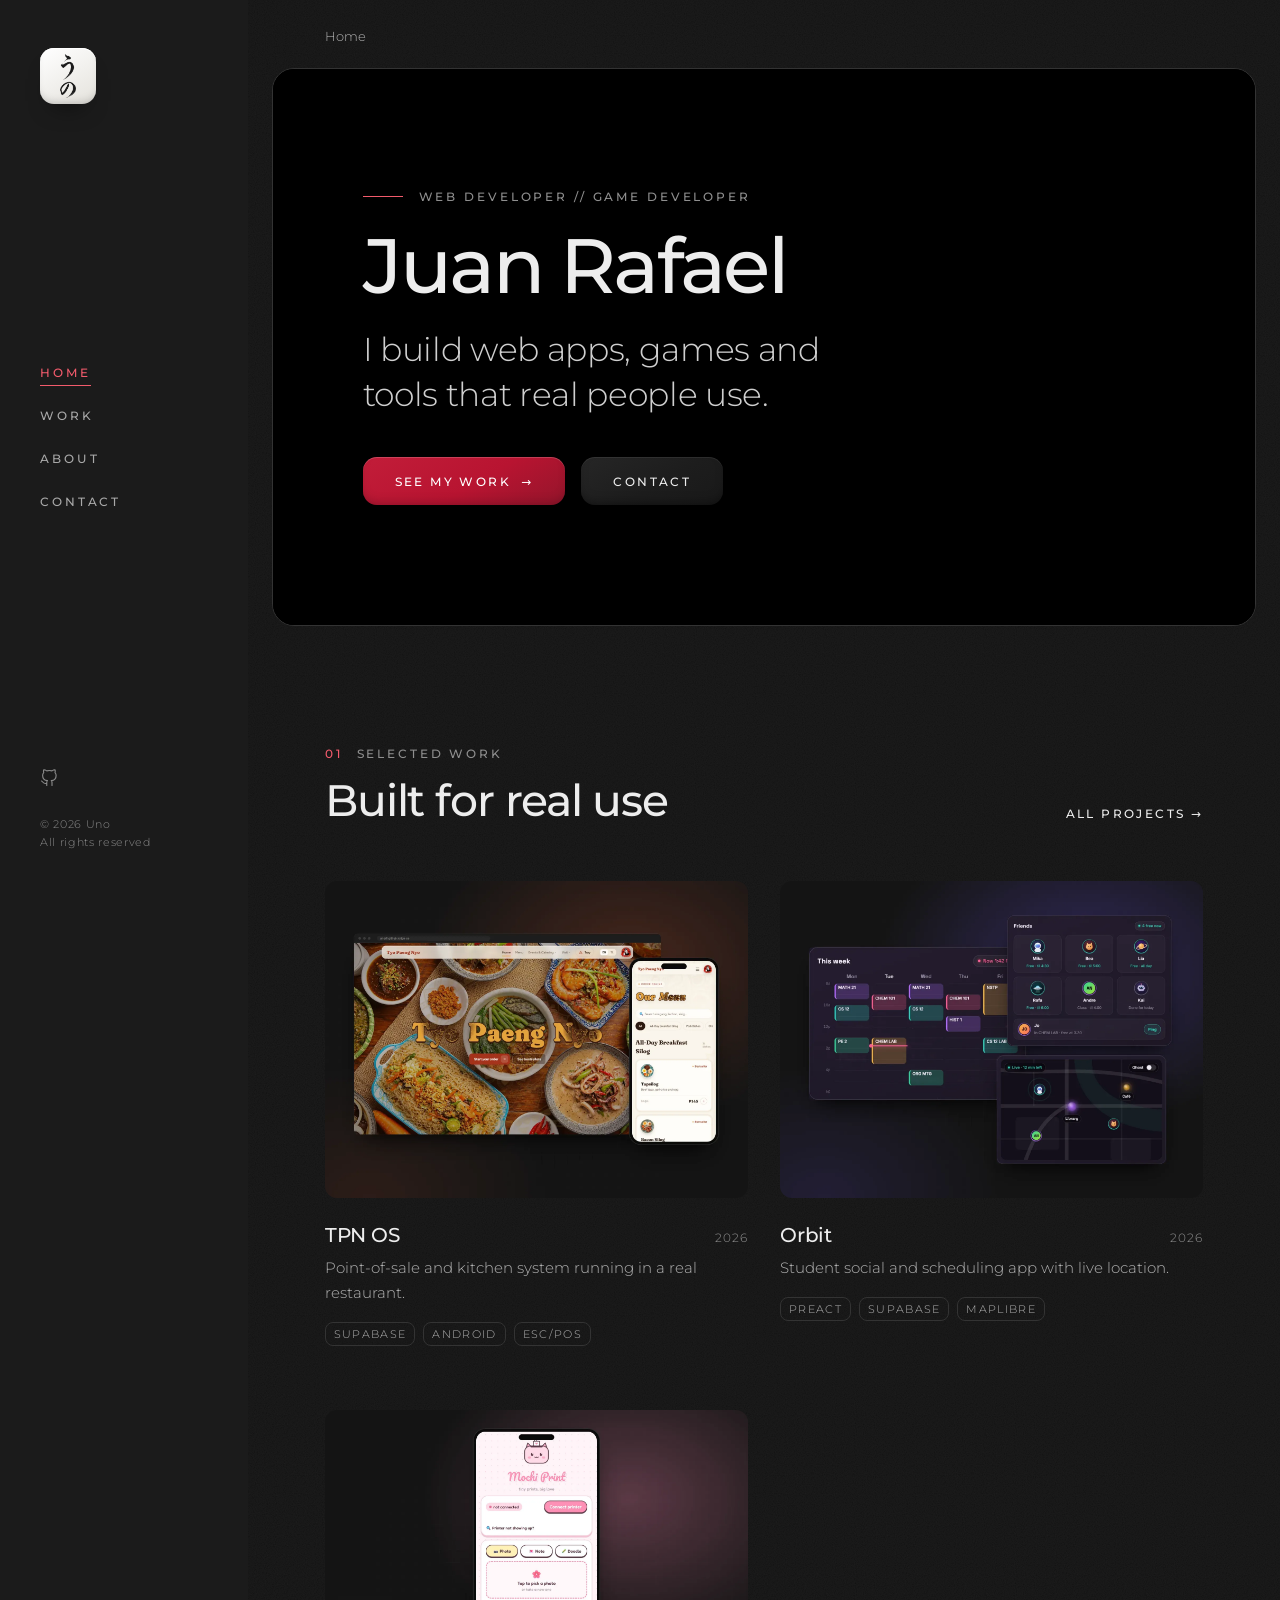
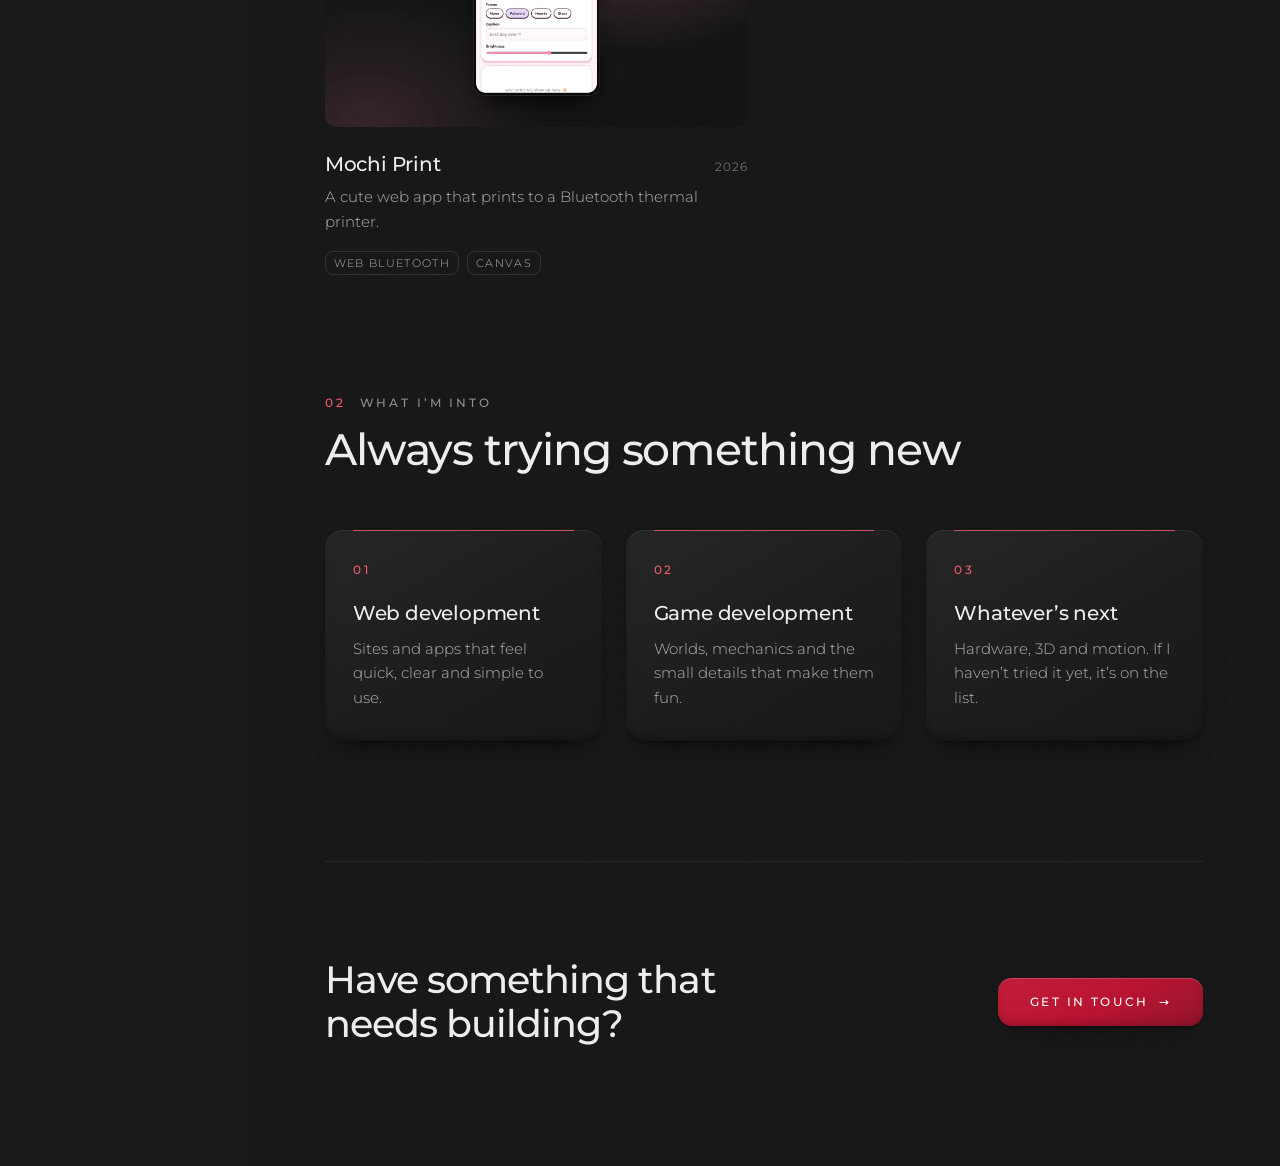
==== commit fb2ea8ca: "Keep contact art spacing fixed beside form" ====
--- a/index.html
+++ b/index.html
@@ -128,6 +128,6 @@
 <p class="copy">© 2026 Uno</p>
 </div>
 </div>
-<script src="assets/js/site.js?v=83bccb03" defer></script>
+<script src="assets/js/site.js?v=deb5e096" defer></script>
 </body>
 </html>
